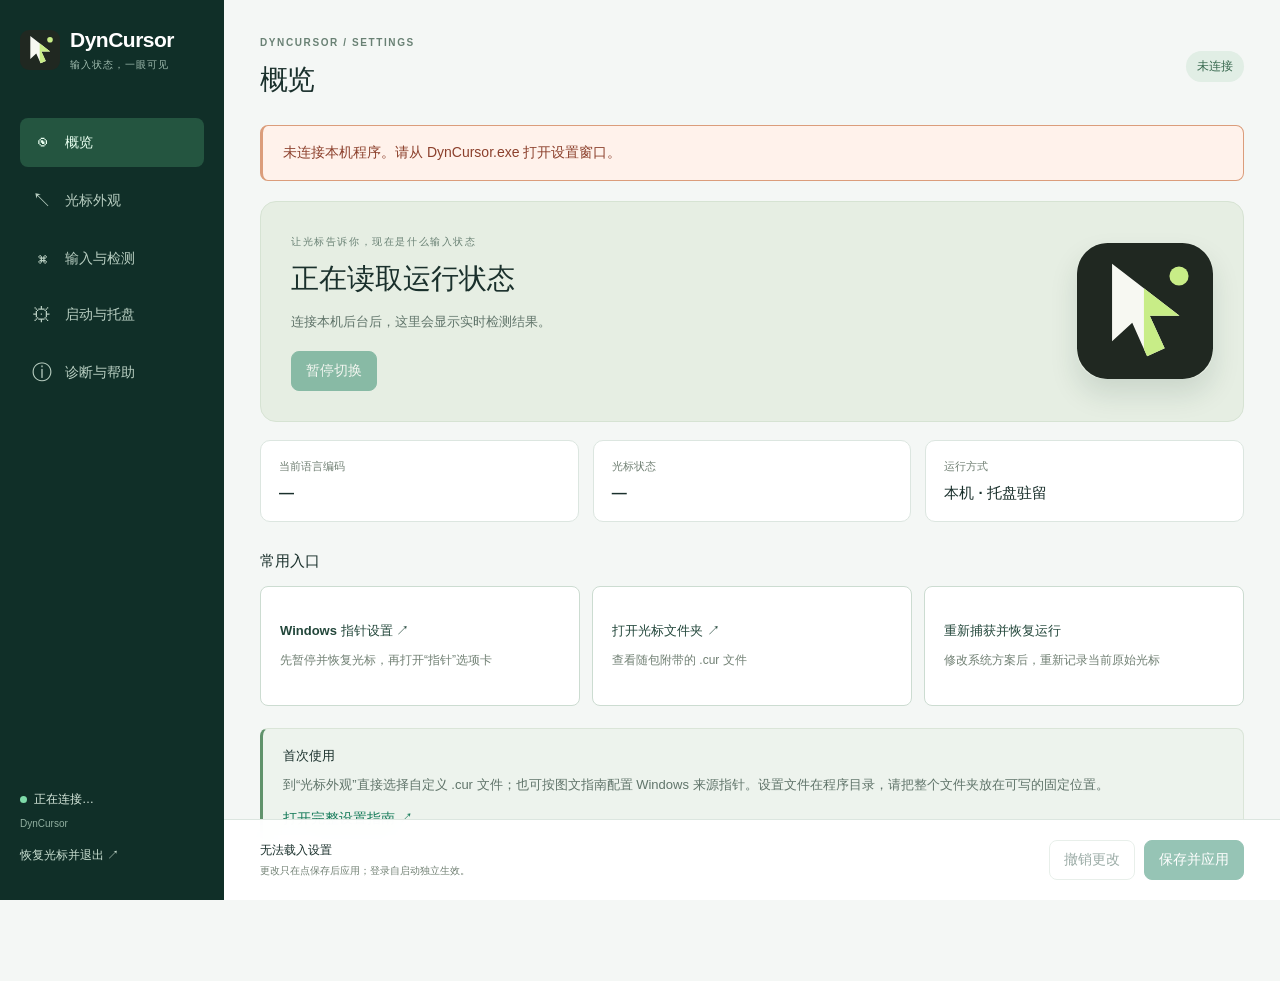
==== ui/index.html @ 24aef137 "feat: add settings window and tray controls for v1.1.0" ====
<!doctype html>
<html lang="zh-CN"><head><meta charset="utf-8"><meta name="viewport" content="width=device-width,initial-scale=1"><title>DynCursor · 设置</title><link rel="stylesheet" href="style.css"><script src="settings-model.js" defer></script><script src="app.js" defer></script></head>
<body><aside class="sidebar"><a class="brand" href="#overview"><img src="assets/logo.svg" width="40" height="40" alt=""><span>DynCursor<small>输入状态，一眼可见</small></span></a>
<nav aria-label="设置分类"><a href="#overview" aria-current="page"><span>◉</span>概览</a><a href="#cursors"><span>↖</span>光标外观</a><a href="#detection"><span>⌘</span>输入与检测</a><a href="#system"><span>⚙</span>启动与托盘</a><a href="#help"><span>ⓘ</span>诊断与帮助</a></nav>
<div class="sidebar-bottom"><span id="sidebar-status">正在连接…</span><small id="version">DynCursor</small><button class="quiet" data-action="quit">恢复光标并退出 ↗</button></div></aside><main>
<header><div><p class="eyebrow">DYNCURSOR / SETTINGS</p><h1 id="page-title">概览</h1></div><span class="badge" id="connection">正在连接</span></header><div id="error" class="notice error" role="alert" hidden></div>
<section id="overview" class="page" aria-label="概览"><div class="hero"><div><span class="eyebrow">让光标告诉你，现在是什么输入状态</span><h2 id="run-title">正在读取运行状态</h2><p id="run-description">连接本机后台后，这里会显示实时检测结果。</p><button class="primary" id="pause" data-action="pause" disabled>暂停切换</button></div><img src="assets/logo.svg" width="136" height="136" alt="DynCursor 新标志"></div>
<div class="stats"><div><small>当前语言编码</small><strong id="locale">—</strong></div><div><small>光标状态</small><strong id="cursor-state">—</strong></div><div><small>运行方式</small><strong>本机 · 托盘驻留</strong></div></div>
<h2 class="section-title">常用入口</h2><div class="shortcuts"><button data-action="mouse"><b>Windows 指针设置 ↗</b><span>先暂停并恢复光标，再打开“指针”选项卡</span></button><button data-action="cursors"><b>打开光标文件夹 ↗</b><span>查看随包附带的 .cur 文件</span></button><button data-action="recapture"><b>重新捕获并恢复运行</b><span>修改系统方案后，重新记录当前原始光标</span></button></div>
<div class="notice"><b>首次使用</b><p>到“光标外观”直接选择自定义 .cur 文件；也可按图文指南配置 Windows 来源指针。设置文件在程序目录，请把整个文件夹放在可写的固定位置。</p><button class="text-button" data-action="guide">打开完整设置指南 ↗</button></div></section>
<section id="cursors" class="page" aria-label="光标外观" hidden><div class="section-heading"><div><h2>选择需要变化的光标</h2><p>自定义状态生效时替换，其他状态恢复本次捕获的原始光标。</p></div><label class="switch-label"><input type="checkbox" data-setting="enabled"><span>启用自动切换</span></label></div><div id="cursor-cards"></div>
<details class="card"><summary>高级：完整光标映射</summary><p>格式为“目标 ID:来源 ID”，用逗号分隔。上面的三项会同步到这里；其他自定义映射会保留。至少保留一项，全部停用请关闭“启用自动切换”。</p><label for="mapping">映射列表</label><textarea id="mapping" data-setting="cursor_mapping" rows="3" spellcheck="false"></textarea></details>
<div class="notice"><b>在 Windows 里修改光标后</b><p>通过下方入口会先暂停切换。完成系统设置并点“应用”后，再点“重新捕获并恢复运行”。直接选择的文件优先于 Windows 来源指针。</p><div class="button-row"><button data-action="mouse">Windows 指针设置 ↗</button><button data-action="recapture">重新捕获并恢复运行</button></div></div></section>
<section id="detection" class="page" aria-label="输入与检测" hidden><div class="section-heading"><div><h2>识别你的输入状态</h2><p>对配置语言中的非拉丁输入模式显示自定义光标。</p></div></div><div class="card"><label for="layouts">自定义状态使用的语言编码</label><input id="layouts" data-setting="custom_layouts" type="text" spellcheck="false" placeholder="0804"><p>四位十六进制语言 ID，用逗号分隔。默认 0804 为简体中文；例如繁体中文（台湾）0404、日语 0411。语言匹配后，还会检查输入法是否处于非拉丁输入模式。</p><p>部分输入法或受保护窗口不提供状态，检测不可用时会保留当前状态，可手动暂停恢复原始光标。</p></div>
<div class="card form-grid"><div><label for="poll">检测间隔（毫秒）</label><input id="poll" type="number" min="50" max="2000" step="1" data-setting="poll_interval_ms"><p>默认 100；越小响应越快，后台唤醒也更频繁。范围 50–2000。</p></div><div><label for="stability">状态稳定时间（毫秒）</label><input id="stability" type="number" min="0" max="2000" step="1" data-setting="stability_ms"><p>默认 100；状态持续达到该时间才切换，减少快速切换窗口时的闪动。0 表示不等待。</p></div></div></section>
<section id="system" class="page" aria-label="启动与托盘" hidden><div class="section-heading"><div><h2>按你的习惯运行</h2><p>自启动立即生效，其余选项点“保存并应用”后生效。</p></div></div>
<div class="card setting-row"><div><label for="autostart">登录 Windows 后自动启动</label><p>写入当前用户的登录启动项，无需管理员权限。登录时直接驻留托盘。移动程序文件夹后请关闭再重新开启。</p></div><input type="checkbox" id="autostart" role="switch" disabled></div>
<div class="card setting-row"><div><label for="minimized">手动启动时隐藏设置窗口</label><p>双击程序后直接驻留托盘。点击托盘图标或再次打开程序即可显示设置窗口。</p></div><input type="checkbox" id="minimized" role="switch" data-setting="start_minimized"></div>
<div class="card setting-row"><div><label for="close-tray">关闭窗口时保留在托盘</label><p>关闭按钮只隐藏窗口，后台继续工作。取消后，关闭窗口会恢复光标并退出。</p></div><input type="checkbox" id="close-tray" role="switch" data-setting="close_to_tray"></div>
<div class="notice"><b>托盘操作</b><p>左键点击图标打开设置；右键可暂停／恢复、打开 Windows 指针设置、重新捕获光标或退出。如果任务栏没有显示图标，检查系统托盘的折叠区域。</p><p>如果之前手动创建过“启动”文件夹快捷方式，请删除重复项后再启用这里的自启动。</p></div></section>
<section id="help" class="page" aria-label="诊断与帮助" hidden><div class="section-heading"><div><h2>配置、恢复与帮助</h2><p>运行中的变更都发生在本机。</p></div></div><div class="card setting-row"><div><label for="logging">记录诊断日志</label><p>默认关闭。启用后记录状态与错误，不记录键入内容；保存后生效。</p></div><input id="logging" type="checkbox" role="switch" data-setting="enable_logging"></div>
<div class="card"><label>当前配置文件</label><code id="config-path">正在读取…</code><div class="button-row"><button data-action="config">打开配置目录 ↗</button><button id="reload">重新读取配置</button><button data-action="logs">打开日志目录 ↗</button></div><p>可手动修改 YAML，再重新读取。窗口保存会保留未知字段，但会重新排版配置文件。</p></div>
<div class="card"><h3>光标恢复</h3><p>暂停会恢复本次运行捕获的光标。异常退出导致光标未恢复时，可重载 Windows 已保存的指针方案；这与恢复 Windows 出厂方案不同。</p><div class="button-row"><button data-action="restore">暂停并恢复原始光标</button><button id="reset">重载 Windows 已保存方案</button></div></div>
<div class="card"><h3>DynCursor <span id="about-version"></span></h3><p>Windows 10 / 11 · 需要 Microsoft Edge WebView2 Runtime。程序源码采用 MIT License；第三方依赖和历史光标素材的许可见随包附带的说明。</p><div class="button-row"><button data-action="guide">图文指南 ↗</button><button data-action="release">查看新版 ↗</button><button data-action="license">查看 MIT License ↗</button></div></div><button class="text-button" id="defaults">将默认设置载入草稿</button></section>
<footer class="savebar"><div><strong id="save-state" role="status">正在载入设置…</strong><small>更改只在点保存后应用；登录自启动独立生效。</small></div><div class="button-row"><button id="discard" disabled>撤销更改</button><button class="primary" id="save" disabled>保存并应用</button></div></footer></main><div id="toast" role="status" hidden></div>
<dialog id="confirmation"><form method="dialog"><h2 id="confirm-title"></h2><p id="confirm-text"></p><div class="button-row"><button value="cancel">取消</button><button class="primary" value="confirm">继续</button></div></form></dialog></body></html>
---- ui/style.css ----
:root{font-family:"Segoe UI Variable","Segoe UI","Microsoft YaHei UI",sans-serif;color:#1a302c;background:#f4f7f5;font-synthesis:none;--green:#187c5b;--border:#dce6e0}*{box-sizing:border-box}body{margin:0;display:flex;min-height:100vh;font-size:14px}button,input,textarea,select{font:inherit}button{cursor:pointer;border:1px solid #ccdcd1;border-radius:8px;background:#fff;color:#23473b;padding:10px 14px;font-weight:600}button:hover:not(:disabled){background:#eaf2ec;border-color:#6d9c82}button:disabled{opacity:.45;cursor:default}button.primary{background:var(--green);border-color:var(--green);color:#fff}button.primary:hover:not(:disabled){background:#126447}.text-button{background:transparent;border:0;color:var(--green);padding:6px 0;text-align:left}.quiet{background:transparent;border:0;color:#c8ded0;padding:8px 0;font-size:12px;text-align:left}.sidebar{width:224px;background:#102f28;color:#d8e9dd;position:fixed;inset:0 auto 0 0;display:flex;flex-direction:column;padding:28px 20px;z-index:2}.brand{display:flex;align-items:center;gap:10px;color:#fff;text-decoration:none;font-size:21px;font-weight:700;letter-spacing:-.5px}.brand small{display:block;font-size:10px;letter-spacing:1px;font-weight:400;color:#9fbbae;margin-top:6px}nav{display:grid;gap:7px;margin-top:46px}nav a{color:#b8cec1;text-decoration:none;padding:13px 12px;border-radius:8px;font-size:14px;display:flex;gap:13px;align-items:center}nav a span{width:20px;font-size:20px;text-align:center}nav a:hover{background:#1a4034}nav a[aria-current]{background:#245540;color:#e8fff0;font-weight:600}.sidebar-bottom{margin-top:auto;display:grid;gap:10px;font-size:12px}.sidebar-bottom>span:before{content:"";display:inline-block;width:7px;height:7px;margin-right:7px;border-radius:50%;background:#7edba9}.sidebar-bottom small{color:#91afa0}main{margin-left:224px;padding:34px 36px 128px;width:calc(100% - 224px);max-width:1500px}header{display:flex;justify-content:space-between;align-items:center;margin-bottom:26px}.eyebrow{font-size:10px;letter-spacing:1.6px;font-weight:600;color:#698174;margin:0 0 9px}h1{font-size:28px;letter-spacing:-1px;margin:0;font-weight:650}h2{font-size:20px;line-height:1.45;margin:0 0 12px}h3{font-size:16px;margin:0 0 12px}p{line-height:1.8;margin:8px 0;color:#60746a;font-size:13px}.badge{font-size:12px;background:#e1eee5;color:#37684e;padding:7px 11px;border-radius:20px;white-space:nowrap}.hero{display:flex;align-items:center;justify-content:space-between;background:#e6eee3;border:1px solid #d6e3d3;border-radius:16px;padding:30px;gap:18px}.hero h2{font-size:28px;margin:10px 0}.hero img{border-radius:28px;box-shadow:0 15px 28px #13382820}.hero .primary{margin-top:10px}.stats{display:grid;grid-template-columns:repeat(3,1fr);gap:14px;margin:18px 0 28px}.stats>div{background:#fff;border:1px solid var(--border);border-radius:10px;padding:18px}.stats small{display:block;font-size:11px;color:#718074;margin-bottom:10px}.stats strong{font-size:15px;font-weight:600}.section-title{font-size:15px;margin-bottom:14px}.shortcuts{display:grid;grid-template-columns:repeat(3,1fr);gap:12px}.shortcuts button{text-align:left;padding:19px;min-height:120px}.shortcuts b{display:block;font-size:13px}.shortcuts span{display:block;font-size:12px;font-weight:400;color:#718074;line-height:1.7;margin-top:10px}.notice{background:#edf3ed;border:1px solid #dae5d8;border-left:3px solid #60926b;border-radius:8px;padding:18px 20px;margin-top:22px}.notice b{font-size:13px}.notice p:last-child{margin-bottom:0}.notice.error{margin:0 0 20px;background:#fff2eb;border-color:#db9d7b;color:#8c402c;white-space:pre-wrap}.section-heading{display:flex;align-items:flex-start;justify-content:space-between;gap:16px;margin-bottom:22px}.section-heading h2{margin-bottom:4px}.section-heading p{margin:0}.switch-label{display:flex;gap:8px;align-items:center;font-size:12px;white-space:nowrap;margin-top:6px}.card{background:#fff;border:1px solid var(--border);border-radius:12px;padding:23px;margin-bottom:16px}.setting-row{display:flex;align-items:center;justify-content:space-between;gap:28px}.setting-row p{max-width:590px;margin-bottom:0}.setting-row label{font-size:15px;font-weight:600}input[type=checkbox]{accent-color:var(--green);width:18px;height:18px;cursor:pointer;flex-shrink:0}input[role=switch]{appearance:none;width:38px;height:22px;background:#bdcbbf;border-radius:20px;position:relative;transition:background .15s}input[role=switch]:before{content:"";width:16px;height:16px;background:white;position:absolute;top:3px;left:3px;border-radius:50%;transition:left .15s}input[role=switch]:checked{background:var(--green)}input[role=switch]:checked:before{left:19px}input[role=switch]:disabled{opacity:.5}label{display:block;font-size:13px;font-weight:600;margin-bottom:8px}input[type=text],input[type=number],textarea,select{width:100%;border:1px solid #cddbd0;border-radius:7px;background:#f9fbf9;padding:10px;color:#233f32}input[type=number]{max-width:180px}textarea{resize:vertical;font-family:Consolas,monospace}input:focus-visible,button:focus-visible,a:focus-visible,textarea:focus-visible,summary:focus-visible,select:focus-visible{outline:2px solid #31885e;outline-offset:3px}.form-grid{display:grid;grid-template-columns:1fr 1fr;gap:28px}.button-row{display:flex;flex-wrap:wrap;gap:9px;align-items:center;margin-top:14px}.savebar .button-row{margin:0;flex-wrap:nowrap}.savebar{position:fixed;bottom:0;left:224px;right:0;z-index:3;background:#fffffff5;border-top:1px solid var(--border);backdrop-filter:blur(14px);padding:20px 36px;display:flex;align-items:center;justify-content:space-between;gap:16px}.savebar strong{display:block;font-size:12px}.savebar small{display:block;font-size:10px;color:#728174;margin-top:5px}.cursor-header{display:flex;align-items:center;gap:12px;margin-bottom:18px}.cursor-header label{margin:0;font-size:16px}.cursor-header small{display:block;color:#78877b;font-size:11px;margin-top:5px}.cursor-preview{width:54px;height:54px;border-radius:9px;background:repeating-conic-gradient(#eef2ef 0 25%,white 0 50%) 0/16px 16px;border:1px solid var(--border);display:grid;place-items:center;margin-left:auto;color:#718074;font-size:11px}.cursor-preview img{max-width:48px;max-height:48px;object-fit:contain}.cursor-file{display:flex;gap:8px;align-items:center;margin:12px 0}.cursor-file input{font-size:12px;min-width:0}.cursor-file button{white-space:nowrap;font-size:12px}.source-row{display:flex;align-items:center;gap:12px}.source-row label{margin:0;white-space:nowrap;font-size:12px}.source-row select{font-size:12px}.preview-error{color:#98533a}.card summary{font-weight:600;cursor:pointer}code{font-family:Consolas,monospace;display:block;overflow-wrap:anywhere;padding:12px;background:#f0f4f0;border-radius:6px;font-size:12px}#toast{position:fixed;bottom:110px;left:calc(50% + 110px);transform:translateX(-50%);background:#173c2e;color:#fff;padding:12px 20px;border-radius:9px;box-shadow:0 5px 25px #0002;max-width:60vw;z-index:6;line-height:1.6;font-size:13px}dialog{border:1px solid var(--border);border-radius:14px;padding:28px;max-width:440px;color:#1a302c;box-shadow:0 20px 80px #0003}dialog::backdrop{background:#09291f66}dialog .button-row{justify-content:flex-end}[hidden]{display:none!important}@media(max-width:900px){.sidebar{width:190px;padding:24px 15px}main{margin-left:190px;width:calc(100% - 190px);padding:26px 24px 130px}.savebar{left:190px;padding:16px 24px}.hero{padding:24px}.hero img{width:100px;height:100px}.hero h2{font-size:24px}.shortcuts{grid-template-columns:1fr}.shortcuts button{min-height:0;padding:16px}.shortcuts span{margin-top:5px}.stats{gap:8px}.stats>div{padding:14px}.section-heading{flex-wrap:wrap}#toast{left:calc(50% + 95px)}}
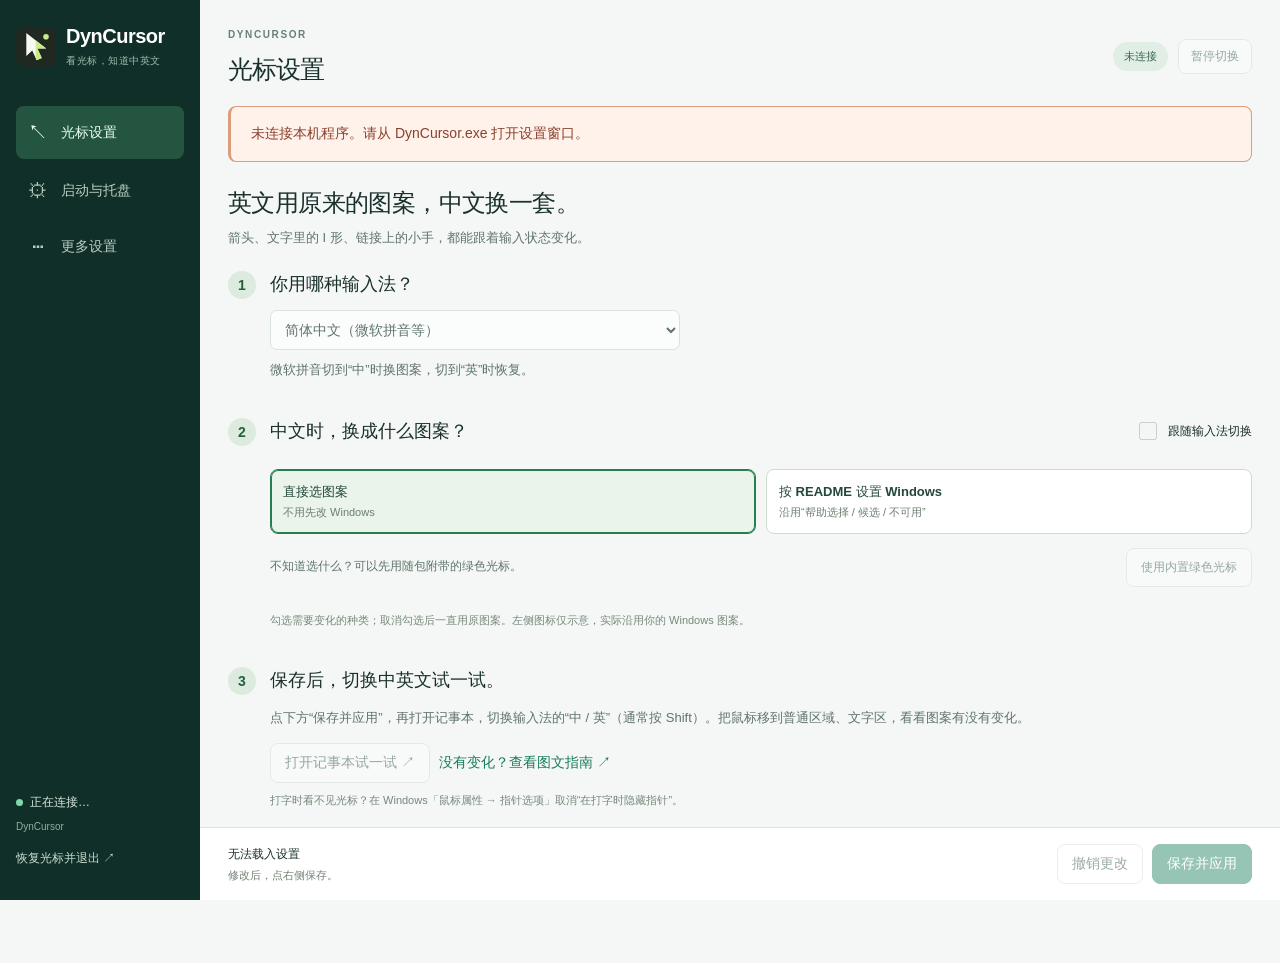
==== commit 2e331d85: "fix: simplify cursor settings into a README-style guided setup" ====
--- a/ui/index.html
+++ b/ui/index.html
@@ -1,26 +1,30 @@
 <!doctype html>
 <html lang="zh-CN"><head><meta charset="utf-8"><meta name="viewport" content="width=device-width,initial-scale=1"><title>DynCursor · 设置</title><link rel="stylesheet" href="style.css"><script src="settings-model.js" defer></script><script src="app.js" defer></script></head>
-<body><aside class="sidebar"><a class="brand" href="#overview"><img src="assets/logo.svg" width="40" height="40" alt=""><span>DynCursor<small>输入状态，一眼可见</small></span></a>
-<nav aria-label="设置分类"><a href="#overview" aria-current="page"><span>◉</span>概览</a><a href="#cursors"><span>↖</span>光标外观</a><a href="#detection"><span>⌘</span>输入与检测</a><a href="#system"><span>⚙</span>启动与托盘</a><a href="#help"><span>ⓘ</span>诊断与帮助</a></nav>
+<body><aside class="sidebar"><a class="brand" href="#cursors"><img src="assets/logo.svg" width="40" height="40" alt=""><span>DynCursor<small>看光标，知道中英文</small></span></a>
+<nav aria-label="设置分类"><a href="#cursors" aria-current="page"><span>↖</span><span class="nav-title">光标设置</span></a><a href="#system"><span>⚙</span><span class="nav-title">启动与托盘</span></a><a href="#advanced"><span>⋯</span><span class="nav-title">更多设置</span></a></nav>
 <div class="sidebar-bottom"><span id="sidebar-status">正在连接…</span><small id="version">DynCursor</small><button class="quiet" data-action="quit">恢复光标并退出 ↗</button></div></aside><main>
-<header><div><p class="eyebrow">DYNCURSOR / SETTINGS</p><h1 id="page-title">概览</h1></div><span class="badge" id="connection">正在连接</span></header><div id="error" class="notice error" role="alert" hidden></div>
-<section id="overview" class="page" aria-label="概览"><div class="hero"><div><span class="eyebrow">让光标告诉你，现在是什么输入状态</span><h2 id="run-title">正在读取运行状态</h2><p id="run-description">连接本机后台后，这里会显示实时检测结果。</p><button class="primary" id="pause" data-action="pause" disabled>暂停切换</button></div><img src="assets/logo.svg" width="136" height="136" alt="DynCursor 新标志"></div>
-<div class="stats"><div><small>当前语言编码</small><strong id="locale">—</strong></div><div><small>光标状态</small><strong id="cursor-state">—</strong></div><div><small>运行方式</small><strong>本机 · 托盘驻留</strong></div></div>
-<h2 class="section-title">常用入口</h2><div class="shortcuts"><button data-action="mouse"><b>Windows 指针设置 ↗</b><span>先暂停并恢复光标，再打开“指针”选项卡</span></button><button data-action="cursors"><b>打开光标文件夹 ↗</b><span>查看随包附带的 .cur 文件</span></button><button data-action="recapture"><b>重新捕获并恢复运行</b><span>修改系统方案后，重新记录当前原始光标</span></button></div>
-<div class="notice"><b>首次使用</b><p>到“光标外观”直接选择自定义 .cur 文件；也可按图文指南配置 Windows 来源指针。设置文件在程序目录，请把整个文件夹放在可写的固定位置。</p><button class="text-button" data-action="guide">打开完整设置指南 ↗</button></div></section>
-<section id="cursors" class="page" aria-label="光标外观" hidden><div class="section-heading"><div><h2>选择需要变化的光标</h2><p>自定义状态生效时替换，其他状态恢复本次捕获的原始光标。</p></div><label class="switch-label"><input type="checkbox" data-setting="enabled"><span>启用自动切换</span></label></div><div id="cursor-cards"></div>
-<details class="card"><summary>高级：完整光标映射</summary><p>格式为“目标 ID:来源 ID”，用逗号分隔。上面的三项会同步到这里；其他自定义映射会保留。至少保留一项，全部停用请关闭“启用自动切换”。</p><label for="mapping">映射列表</label><textarea id="mapping" data-setting="cursor_mapping" rows="3" spellcheck="false"></textarea></details>
-<div class="notice"><b>在 Windows 里修改光标后</b><p>通过下方入口会先暂停切换。完成系统设置并点“应用”后，再点“重新捕获并恢复运行”。直接选择的文件优先于 Windows 来源指针。</p><div class="button-row"><button data-action="mouse">Windows 指针设置 ↗</button><button data-action="recapture">重新捕获并恢复运行</button></div></div></section>
-<section id="detection" class="page" aria-label="输入与检测" hidden><div class="section-heading"><div><h2>识别你的输入状态</h2><p>对配置语言中的非拉丁输入模式显示自定义光标。</p></div></div><div class="card"><label for="layouts">自定义状态使用的语言编码</label><input id="layouts" data-setting="custom_layouts" type="text" spellcheck="false" placeholder="0804"><p>四位十六进制语言 ID，用逗号分隔。默认 0804 为简体中文；例如繁体中文（台湾）0404、日语 0411。语言匹配后，还会检查输入法是否处于非拉丁输入模式。</p><p>部分输入法或受保护窗口不提供状态，检测不可用时会保留当前状态，可手动暂停恢复原始光标。</p></div>
-<div class="card form-grid"><div><label for="poll">检测间隔（毫秒）</label><input id="poll" type="number" min="50" max="2000" step="1" data-setting="poll_interval_ms"><p>默认 100；越小响应越快，后台唤醒也更频繁。范围 50–2000。</p></div><div><label for="stability">状态稳定时间（毫秒）</label><input id="stability" type="number" min="0" max="2000" step="1" data-setting="stability_ms"><p>默认 100；状态持续达到该时间才切换，减少快速切换窗口时的闪动。0 表示不等待。</p></div></div></section>
-<section id="system" class="page" aria-label="启动与托盘" hidden><div class="section-heading"><div><h2>按你的习惯运行</h2><p>自启动立即生效，其余选项点“保存并应用”后生效。</p></div></div>
-<div class="card setting-row"><div><label for="autostart">登录 Windows 后自动启动</label><p>写入当前用户的登录启动项，无需管理员权限。登录时直接驻留托盘。移动程序文件夹后请关闭再重新开启。</p></div><input type="checkbox" id="autostart" role="switch" disabled></div>
-<div class="card setting-row"><div><label for="minimized">手动启动时隐藏设置窗口</label><p>双击程序后直接驻留托盘。点击托盘图标或再次打开程序即可显示设置窗口。</p></div><input type="checkbox" id="minimized" role="switch" data-setting="start_minimized"></div>
-<div class="card setting-row"><div><label for="close-tray">关闭窗口时保留在托盘</label><p>关闭按钮只隐藏窗口，后台继续工作。取消后，关闭窗口会恢复光标并退出。</p></div><input type="checkbox" id="close-tray" role="switch" data-setting="close_to_tray"></div>
-<div class="notice"><b>托盘操作</b><p>左键点击图标打开设置；右键可暂停／恢复、打开 Windows 指针设置、重新捕获光标或退出。如果任务栏没有显示图标，检查系统托盘的折叠区域。</p><p>如果之前手动创建过“启动”文件夹快捷方式，请删除重复项后再启用这里的自启动。</p></div></section>
-<section id="help" class="page" aria-label="诊断与帮助" hidden><div class="section-heading"><div><h2>配置、恢复与帮助</h2><p>运行中的变更都发生在本机。</p></div></div><div class="card setting-row"><div><label for="logging">记录诊断日志</label><p>默认关闭。启用后记录状态与错误，不记录键入内容；保存后生效。</p></div><input id="logging" type="checkbox" role="switch" data-setting="enable_logging"></div>
-<div class="card"><label>当前配置文件</label><code id="config-path">正在读取…</code><div class="button-row"><button data-action="config">打开配置目录 ↗</button><button id="reload">重新读取配置</button><button data-action="logs">打开日志目录 ↗</button></div><p>可手动修改 YAML，再重新读取。窗口保存会保留未知字段，但会重新排版配置文件。</p></div>
-<div class="card"><h3>光标恢复</h3><p>暂停会恢复本次运行捕获的光标。异常退出导致光标未恢复时，可重载 Windows 已保存的指针方案；这与恢复 Windows 出厂方案不同。</p><div class="button-row"><button data-action="restore">暂停并恢复原始光标</button><button id="reset">重载 Windows 已保存方案</button></div></div>
-<div class="card"><h3>DynCursor <span id="about-version"></span></h3><p>Windows 10 / 11 · 需要 Microsoft Edge WebView2 Runtime。程序源码采用 MIT License；第三方依赖和历史光标素材的许可见随包附带的说明。</p><div class="button-row"><button data-action="guide">图文指南 ↗</button><button data-action="release">查看新版 ↗</button><button data-action="license">查看 MIT License ↗</button></div></div><button class="text-button" id="defaults">将默认设置载入草稿</button></section>
-<footer class="savebar"><div><strong id="save-state" role="status">正在载入设置…</strong><small>更改只在点保存后应用；登录自启动独立生效。</small></div><div class="button-row"><button id="discard" disabled>撤销更改</button><button class="primary" id="save" disabled>保存并应用</button></div></footer></main><div id="toast" role="status" hidden></div>
-<dialog id="confirmation"><form method="dialog"><h2 id="confirm-title"></h2><p id="confirm-text"></p><div class="button-row"><button value="cancel">取消</button><button class="primary" value="confirm">继续</button></div></form></dialog></body></html>
+<header><div><p class="eyebrow">DYNCURSOR</p><h1 id="page-title">光标设置</h1></div><div class="header-controls"><span class="badge" id="connection">正在连接</span><button id="pause" data-action="pause" disabled>暂停切换</button></div></header>
+<div id="error" class="notice error" role="alert" hidden></div>
+<section id="cursors" class="page" aria-label="光标设置">
+<div class="simple-intro"><h2 id="principle">英文用原来的图案，中文换一套。</h2><p>箭头、文字里的 I 形、链接上的小手，都能跟着输入状态变化。</p></div>
+<div class="setup-step"><span class="step-index">1</span><div class="step-body"><h2>你用哪种输入法？</h2><label class="sr-only" for="language-preset">输入法语言</label><select id="language-preset"><option value="0804">简体中文（微软拼音等）</option><option value="0404">繁体中文（台湾）</option><option value="0c04">繁体中文（香港）</option><option value="0411">日语</option><option value="0412">韩语</option><option value="custom">其他语言 / 多种语言…</option></select><div id="custom-language" hidden><label for="layouts">语言编码，多个用逗号分隔</label><input id="layouts" type="text" data-setting="custom_layouts" placeholder="0804, 0411" spellcheck="false"><p>完整编码可在图文指南中查阅；使用微软拼音时，选上面的“简体中文”即可。</p></div><p id="language-hint">微软拼音切到“中”时换图案，切到“英”时恢复。</p></div></div>
+<div class="setup-step"><span class="step-index">2</span><div class="step-body"><div class="step-heading"><h2 id="appearance-title">中文时，换成什么图案？</h2><label class="switch-label"><input type="checkbox" data-setting="enabled">跟随输入法切换</label></div>
+<p id="current-method" class="current-method"></p><div class="method-tabs" role="group" aria-label="选择设置方式"><button data-method="files" aria-pressed="true">直接选图案<span>不用先改 Windows</span></button><button data-method="windows" aria-pressed="false">按 README 设置 Windows<span>沿用“帮助选择 / 候选 / 不可用”</span></button></div>
+<div id="file-method"><div class="preset-bar"><p>不知道选什么？可以先用随包附带的绿色光标。</p><button id="builtin">使用内置绿色光标</button></div><div id="cursor-cards"></div><p class="fine-print">勾选需要变化的种类；取消勾选后一直用原图案。左侧图标仅示意，实际沿用你的 Windows 图案。</p></div>
+<div id="windows-method" hidden><div id="windows-file-warning" class="notice" hidden><b>目前有光标使用直接选择的文件。</b><p>这部分会优先使用文件。要完全按下面的 Windows 方案运行，请先切换设置方式。</p><button id="use-windows">改用 Windows 图案并保存</button></div>
+<div class="windows-guide"><h3>已经按 README 配过？可以直接用。</h3><p>当前方案会继续使用。要调整图案，按下面三步操作：</p><ol><li><button data-action="mouse">打开 Windows「指针」设置 ↗</button><p>DynCursor 会先暂停。建议先把当前方案“另存为”，方便还原。</p></li><li><b>在“自定义”列表中改下面的项目，点“浏览”选择光标。</b><div id="windows-mapping"></div><p>确认预览正确后，点 Windows 窗口中的“应用”。</p><button class="text-button" data-action="guide">看 README 的逐步截图 ↗</button></li><li><button data-action="recapture">我已应用，继续切换</button><p>完成后重新读取 Windows 图案，恢复动态切换。</p></li></ol></div></div></div></div>
+<div class="setup-step"><span class="step-index">3</span><div class="step-body"><h2 id="try-title">保存后，切换中英文试一试。</h2><p id="try-instructions">点下方“保存并应用”，再打开记事本，切换输入法的“中 / 英”（通常按 Shift）。把鼠标移到普通区域、文字区，看看图案有没有变化。</p><div class="button-row"><button id="try-notepad">打开记事本试一试 ↗</button><button class="text-button" data-action="guide">没有变化？查看图文指南 ↗</button></div><p class="fine-print">打字时看不见光标？在 Windows「鼠标属性 → 指针选项」取消“在打字时隐藏指针”。</p></div></div>
+</section>
+<section id="system" class="page" aria-label="启动与托盘" hidden><div class="section-heading"><div><h2>让它在后台安静工作。</h2><p>平时只需看光标，想调整时再点托盘图标。</p></div></div>
+<div class="card setting-row"><div><label for="autostart">登录 Windows 后自动运行</label><p>开启后立即生效。下次登录会在后台运行，不弹设置窗口。</p></div><input id="autostart" type="checkbox" role="switch" disabled></div>
+<div class="card setting-row"><div><label for="minimized">打开程序时，不弹设置窗口</label><p>直接进入托盘。再点托盘图标或双击程序，就能打开设置。</p></div><input id="minimized" type="checkbox" role="switch" data-setting="start_minimized"></div>
+<div class="card setting-row"><div><label for="close-tray">关闭窗口后继续运行</label><p>保留任务栏右下角的托盘图标。要彻底退出，右键图标选“恢复光标并退出”。</p></div><input id="close-tray" type="checkbox" role="switch" data-setting="close_to_tray"></div>
+<details class="card"><summary>托盘图标在哪里？升级或移动程序后怎么办？</summary><p>托盘在任务栏右下角，图标也可能藏在折叠区域。左键打开设置，右键可暂停、继续或退出。</p><p>移动程序文件夹后，请关闭再开启自启动。之前手动放到“启动”文件夹的快捷方式，需要与这里的开关择一使用。</p></details></section>
+<section id="advanced" class="page" aria-label="更多设置" hidden><div class="section-heading"><div><h2>一般不用改这些。</h2><p>日常使用只需“光标设置”。识别异常或需要自定义时，再展开对应项目。</p></div></div>
+<details class="card"><summary>切换太慢或容易闪动</summary><div class="form-grid"><div><label for="poll">多久检查一次（毫秒）</label><input id="poll" type="number" min="50" max="2000" step="1" data-setting="poll_interval_ms"><p>默认 100。数值越小，检查越频繁；通常保持默认即可。</p></div><div><label for="stability">切换前等待多久（毫秒）</label><input id="stability" type="number" min="0" max="2000" step="1" data-setting="stability_ms"><p>默认 100。短暂变化不会立刻换图案；设为 0 不等待。</p></div></div><p>部分输入法或受保护窗口无法提供状态，程序会保留上一次图案。可先在记事本和微软拼音中验证。</p></details>
+<details class="card"><summary>高级：Windows 指针对应关系与完整映射</summary><p>只有使用 Windows 图案时才需要。常用的三个对应关系如下，其他自定义映射会保留。</p><div id="source-settings"></div><label for="mapping">完整映射（目标 ID:来源 ID）</label><textarea id="mapping" rows="3" data-setting="cursor_mapping" spellcheck="false"></textarea><p>至少保留一种光标。要全部停用，请回到“光标设置”关闭“跟随输入法切换”。</p></details>
+<details class="card"><summary>遇到问题：恢复原图案</summary><p>临时停止切换时，用“暂停并恢复原图案”。在 Windows 修改方案后，用“重新读取 Windows 图案并继续”。</p><div class="button-row"><button data-action="restore">暂停并恢复原图案</button><button data-action="recapture">重新读取 Windows 图案并继续</button></div><p>如果程序曾异常退出，可以重新加载 Windows 当前保存的方案。这不会自动切回出厂方案。</p><button id="reset">加载 Windows 已保存的方案</button></details>
+<details class="card"><summary>配置文件与诊断日志</summary><label>当前配置文件</label><code id="config-path">正在读取…</code><div class="button-row"><button data-action="config">打开配置文件夹 ↗</button><button id="reload">重新读取配置文件</button><button data-action="logs">打开日志文件夹 ↗</button></div><div class="setting-row"><div><label for="logging">记录诊断日志</label><p>默认关闭；记录状态和错误，不记录键入内容。保存后生效。</p></div><input id="logging" type="checkbox" role="switch" data-setting="enable_logging"></div><p>手动修改 YAML 后可重新读取。窗口保存会保留未知字段，但会重新排版文件。</p><p>当前语言编码：<span id="locale">—</span> · 当前图案：<span id="cursor-state">—</span></p></details>
+<div class="card"><h3>DynCursor <span id="about-version"></span></h3><p>源码采用 MIT License，第三方组件许可见随包说明。</p><div class="button-row"><button data-action="guide">图文指南 ↗</button><button data-action="release">查看新版 ↗</button><button data-action="license">许可证 ↗</button></div><button class="text-button" id="defaults">恢复默认设置…</button></div></section>
+<footer class="savebar"><div><strong id="save-state" role="status">正在载入设置…</strong><small>修改后，点右侧保存。</small></div><div class="button-row"><button id="discard" disabled>撤销更改</button><button class="primary" id="save" disabled>保存并应用</button></div></footer></main><div id="toast" role="status" hidden></div>
+<dialog id="confirmation"><form method="dialog"><h2 id="confirm-title"></h2><p id="confirm-text"></p><div class="button-row"><button value="cancel">取消</button><button class="primary" id="confirm-accept" value="confirm">继续</button></div></form></dialog></body></html>
--- a/ui/style.css
+++ b/ui/style.css
@@ -1 +1,4 @@
 :root{font-family:"Segoe UI Variable","Segoe UI","Microsoft YaHei UI",sans-serif;color:#1a302c;background:#f4f7f5;font-synthesis:none;--green:#187c5b;--border:#dce6e0}*{box-sizing:border-box}body{margin:0;display:flex;min-height:100vh;font-size:14px}button,input,textarea,select{font:inherit}button{cursor:pointer;border:1px solid #ccdcd1;border-radius:8px;background:#fff;color:#23473b;padding:10px 14px;font-weight:600}button:hover:not(:disabled){background:#eaf2ec;border-color:#6d9c82}button:disabled{opacity:.45;cursor:default}button.primary{background:var(--green);border-color:var(--green);color:#fff}button.primary:hover:not(:disabled){background:#126447}.text-button{background:transparent;border:0;color:var(--green);padding:6px 0;text-align:left}.quiet{background:transparent;border:0;color:#c8ded0;padding:8px 0;font-size:12px;text-align:left}.sidebar{width:224px;background:#102f28;color:#d8e9dd;position:fixed;inset:0 auto 0 0;display:flex;flex-direction:column;padding:28px 20px;z-index:2}.brand{display:flex;align-items:center;gap:10px;color:#fff;text-decoration:none;font-size:21px;font-weight:700;letter-spacing:-.5px}.brand small{display:block;font-size:10px;letter-spacing:1px;font-weight:400;color:#9fbbae;margin-top:6px}nav{display:grid;gap:7px;margin-top:46px}nav a{color:#b8cec1;text-decoration:none;padding:13px 12px;border-radius:8px;font-size:14px;display:flex;gap:13px;align-items:center}nav a span{width:20px;font-size:20px;text-align:center}nav a:hover{background:#1a4034}nav a[aria-current]{background:#245540;color:#e8fff0;font-weight:600}.sidebar-bottom{margin-top:auto;display:grid;gap:10px;font-size:12px}.sidebar-bottom>span:before{content:"";display:inline-block;width:7px;height:7px;margin-right:7px;border-radius:50%;background:#7edba9}.sidebar-bottom small{color:#91afa0}main{margin-left:224px;padding:34px 36px 128px;width:calc(100% - 224px);max-width:1500px}header{display:flex;justify-content:space-between;align-items:center;margin-bottom:26px}.eyebrow{font-size:10px;letter-spacing:1.6px;font-weight:600;color:#698174;margin:0 0 9px}h1{font-size:28px;letter-spacing:-1px;margin:0;font-weight:650}h2{font-size:20px;line-height:1.45;margin:0 0 12px}h3{font-size:16px;margin:0 0 12px}p{line-height:1.8;margin:8px 0;color:#60746a;font-size:13px}.badge{font-size:12px;background:#e1eee5;color:#37684e;padding:7px 11px;border-radius:20px;white-space:nowrap}.hero{display:flex;align-items:center;justify-content:space-between;background:#e6eee3;border:1px solid #d6e3d3;border-radius:16px;padding:30px;gap:18px}.hero h2{font-size:28px;margin:10px 0}.hero img{border-radius:28px;box-shadow:0 15px 28px #13382820}.hero .primary{margin-top:10px}.stats{display:grid;grid-template-columns:repeat(3,1fr);gap:14px;margin:18px 0 28px}.stats>div{background:#fff;border:1px solid var(--border);border-radius:10px;padding:18px}.stats small{display:block;font-size:11px;color:#718074;margin-bottom:10px}.stats strong{font-size:15px;font-weight:600}.section-title{font-size:15px;margin-bottom:14px}.shortcuts{display:grid;grid-template-columns:repeat(3,1fr);gap:12px}.shortcuts button{text-align:left;padding:19px;min-height:120px}.shortcuts b{display:block;font-size:13px}.shortcuts span{display:block;font-size:12px;font-weight:400;color:#718074;line-height:1.7;margin-top:10px}.notice{background:#edf3ed;border:1px solid #dae5d8;border-left:3px solid #60926b;border-radius:8px;padding:18px 20px;margin-top:22px}.notice b{font-size:13px}.notice p:last-child{margin-bottom:0}.notice.error{margin:0 0 20px;background:#fff2eb;border-color:#db9d7b;color:#8c402c;white-space:pre-wrap}.section-heading{display:flex;align-items:flex-start;justify-content:space-between;gap:16px;margin-bottom:22px}.section-heading h2{margin-bottom:4px}.section-heading p{margin:0}.switch-label{display:flex;gap:8px;align-items:center;font-size:12px;white-space:nowrap;margin-top:6px}.card{background:#fff;border:1px solid var(--border);border-radius:12px;padding:23px;margin-bottom:16px}.setting-row{display:flex;align-items:center;justify-content:space-between;gap:28px}.setting-row p{max-width:590px;margin-bottom:0}.setting-row label{font-size:15px;font-weight:600}input[type=checkbox]{accent-color:var(--green);width:18px;height:18px;cursor:pointer;flex-shrink:0}input[role=switch]{appearance:none;width:38px;height:22px;background:#bdcbbf;border-radius:20px;position:relative;transition:background .15s}input[role=switch]:before{content:"";width:16px;height:16px;background:white;position:absolute;top:3px;left:3px;border-radius:50%;transition:left .15s}input[role=switch]:checked{background:var(--green)}input[role=switch]:checked:before{left:19px}input[role=switch]:disabled{opacity:.5}label{display:block;font-size:13px;font-weight:600;margin-bottom:8px}input[type=text],input[type=number],textarea,select{width:100%;border:1px solid #cddbd0;border-radius:7px;background:#f9fbf9;padding:10px;color:#233f32}input[type=number]{max-width:180px}textarea{resize:vertical;font-family:Consolas,monospace}input:focus-visible,button:focus-visible,a:focus-visible,textarea:focus-visible,summary:focus-visible,select:focus-visible{outline:2px solid #31885e;outline-offset:3px}.form-grid{display:grid;grid-template-columns:1fr 1fr;gap:28px}.button-row{display:flex;flex-wrap:wrap;gap:9px;align-items:center;margin-top:14px}.savebar .button-row{margin:0;flex-wrap:nowrap}.savebar{position:fixed;bottom:0;left:224px;right:0;z-index:3;background:#fffffff5;border-top:1px solid var(--border);backdrop-filter:blur(14px);padding:20px 36px;display:flex;align-items:center;justify-content:space-between;gap:16px}.savebar strong{display:block;font-size:12px}.savebar small{display:block;font-size:10px;color:#728174;margin-top:5px}.cursor-header{display:flex;align-items:center;gap:12px;margin-bottom:18px}.cursor-header label{margin:0;font-size:16px}.cursor-header small{display:block;color:#78877b;font-size:11px;margin-top:5px}.cursor-preview{width:54px;height:54px;border-radius:9px;background:repeating-conic-gradient(#eef2ef 0 25%,white 0 50%) 0/16px 16px;border:1px solid var(--border);display:grid;place-items:center;margin-left:auto;color:#718074;font-size:11px}.cursor-preview img{max-width:48px;max-height:48px;object-fit:contain}.cursor-file{display:flex;gap:8px;align-items:center;margin:12px 0}.cursor-file input{font-size:12px;min-width:0}.cursor-file button{white-space:nowrap;font-size:12px}.source-row{display:flex;align-items:center;gap:12px}.source-row label{margin:0;white-space:nowrap;font-size:12px}.source-row select{font-size:12px}.preview-error{color:#98533a}.card summary{font-weight:600;cursor:pointer}code{font-family:Consolas,monospace;display:block;overflow-wrap:anywhere;padding:12px;background:#f0f4f0;border-radius:6px;font-size:12px}#toast{position:fixed;bottom:110px;left:calc(50% + 110px);transform:translateX(-50%);background:#173c2e;color:#fff;padding:12px 20px;border-radius:9px;box-shadow:0 5px 25px #0002;max-width:60vw;z-index:6;line-height:1.6;font-size:13px}dialog{border:1px solid var(--border);border-radius:14px;padding:28px;max-width:440px;color:#1a302c;box-shadow:0 20px 80px #0003}dialog::backdrop{background:#09291f66}dialog .button-row{justify-content:flex-end}[hidden]{display:none!important}@media(max-width:900px){.sidebar{width:190px;padding:24px 15px}main{margin-left:190px;width:calc(100% - 190px);padding:26px 24px 130px}.savebar{left:190px;padding:16px 24px}.hero{padding:24px}.hero img{width:100px;height:100px}.hero h2{font-size:24px}.shortcuts{grid-template-columns:1fr}.shortcuts button{min-height:0;padding:16px}.shortcuts span{margin-top:5px}.stats{gap:8px}.stats>div{padding:14px}.section-heading{flex-wrap:wrap}#toast{left:calc(50% + 95px)}}
+
+/* Guided settings: one decision per step, with the technical controls folded away. */
+.sidebar{width:200px;padding:25px 16px}.brand{font-size:20px}.brand small{font-size:10px;letter-spacing:.5px}nav{margin-top:38px}nav a span.nav-title{width:auto;font-size:14px;text-align:left}main{margin-left:200px;width:calc(100% - 200px);padding:26px 28px 118px}header{margin-bottom:20px}h1{font-size:25px}.header-controls{display:flex;gap:10px;align-items:center}.header-controls button{padding:8px 12px;font-size:12px}.badge{font-size:11px}.simple-intro{padding:4px 0 20px}.simple-intro h2{font-size:24px;letter-spacing:-.6px;margin-bottom:5px}.simple-intro p{margin:0}.setup-step{display:grid;grid-template-columns:28px minmax(0,1fr);gap:14px;margin-bottom:26px}.step-index{display:grid;place-items:center;border-radius:50%;height:28px;background:#dcebdd;color:#22603e;font-weight:700;margin-top:2px}.step-body{min-width:0}.step-body>h2,.step-heading h2{font-size:18px;margin:2px 0 13px}.step-body>select{max-width:410px;background:#fff}.step-body>p{margin-top:8px}.step-heading{display:flex;align-items:center;justify-content:space-between;gap:12px;flex-wrap:wrap}.step-heading .switch-label{margin:0 0 10px}.current-method{font-size:12px!important;color:#5c7162!important;margin:0 0 12px!important}.method-tabs{display:grid;grid-template-columns:1fr 1fr;gap:10px;margin-bottom:14px}.method-tabs button{padding:12px;text-align:left;font-size:13px;line-height:1.5;font-weight:650}.method-tabs button span{display:block;font-size:11px;font-weight:400;color:#6c7e6f;margin-top:3px}.method-tabs button[aria-pressed=true]{border-color:#277e50;background:#eaf4eb;box-shadow:inset 0 0 0 1px #277e50}.preset-bar{display:flex;align-items:center;justify-content:space-between;gap:12px;margin:8px 0 16px}.preset-bar p{font-size:12px;margin:0}.preset-bar button{font-size:12px;white-space:nowrap}#cursor-cards{display:grid;grid-template-columns:repeat(3,minmax(0,1fr));gap:12px}.cursor-card{padding:16px;margin:0;min-width:0}.cursor-header{gap:8px;margin-bottom:12px}.cursor-header label{font-size:14px}.cursor-header small{font-size:10px;line-height:1.5}.appearance-comparison{display:grid;grid-template-columns:minmax(0,1fr) 14px minmax(0,1fr);align-items:center;text-align:center;gap:4px;margin:12px 0 16px}.appearance-comparison>div{display:flex;flex-direction:column;align-items:center;gap:8px;min-width:0}.comparison-label{font-size:10px;color:#637769;line-height:1.6}.original-glyph{font-size:37px;line-height:54px;height:54px;color:#344a3c}.comparison-arrow{color:#77937f}.appearance-comparison small{font-size:10px;color:#697e6f;overflow-wrap:anywhere;line-height:1.6;min-height:32px}.cursor-preview{margin:0;font-size:10px;width:54px;height:54px}.cursor-card .button-row{display:grid;gap:6px;margin:0}.cursor-card .button-row button{font-size:12px;padding:9px}.cursor-card .button-row .text-button{padding:4px 0;text-align:center;font-weight:400}.file-details{border-top:1px solid var(--border);margin-top:10px;padding-top:10px}.file-details summary{font-size:10px;font-weight:400;color:#77887b}.file-details input{font-size:11px;padding:8px;margin-top:10px}.fine-print{font-size:11px!important;color:#77887b!important}.windows-guide{background:#fff;border:1px solid var(--border);padding:20px;border-radius:10px}.windows-guide h3{margin-bottom:6px}.windows-guide ol{padding-left:22px;margin-bottom:0}.windows-guide li{padding:6px 0 12px;font-size:13px;line-height:1.8}.windows-guide li::marker{color:#287447;font-weight:700}.windows-guide li:last-child{padding-bottom:0}.windows-guide li p{font-size:12px}.windows-map-row{display:flex;align-items:center;gap:7px;padding:10px 0;border-bottom:1px solid #e7ede8;flex-wrap:wrap;font-size:12px}.windows-map-row strong{font-weight:600}.windows-map-row span{color:#637969}#windows-file-warning{margin:0 0 14px}#windows-file-warning button{font-size:12px}#custom-language{max-width:540px;margin-top:16px}#advanced>details{padding:18px 20px}#advanced>details[open]>summary{margin-bottom:20px}#advanced .form-grid{padding:0}.source-row{margin:12px 0}.source-row label{width:130px;white-space:normal}.source-row select{max-width:320px}.card .setting-row{margin-top:22px}.card>#defaults{margin-top:18px}.savebar{left:200px;padding:16px 28px}.savebar strong{font-size:12px}.savebar small{font-size:11px}#toast{left:calc(50% + 100px);bottom:95px}.sr-only{position:absolute;width:1px;height:1px;padding:0;margin:-1px;overflow:hidden;clip:rect(0,0,0,0);white-space:nowrap;border:0}@media(max-width:950px){#cursor-cards{grid-template-columns:minmax(0,1fr)}.cursor-card{display:grid;grid-template-columns:minmax(0,1fr) minmax(0,1.2fr);column-gap:20px}.cursor-header{grid-column:1;align-self:center;margin:0}.appearance-comparison{grid-column:2;grid-row:1/3;margin:0}.cursor-card>.button-row{grid-column:1;margin-top:12px}.file-details{grid-column:1/-1}.preset-bar{align-items:flex-start;flex-direction:column;gap:8px}.method-tabs button{font-size:12px}.method-tabs button span{font-size:10px}.simple-intro h2{font-size:22px}.header-controls{gap:6px}main{padding-left:22px;padding-right:22px}.savebar{padding-left:22px;padding-right:22px}}
